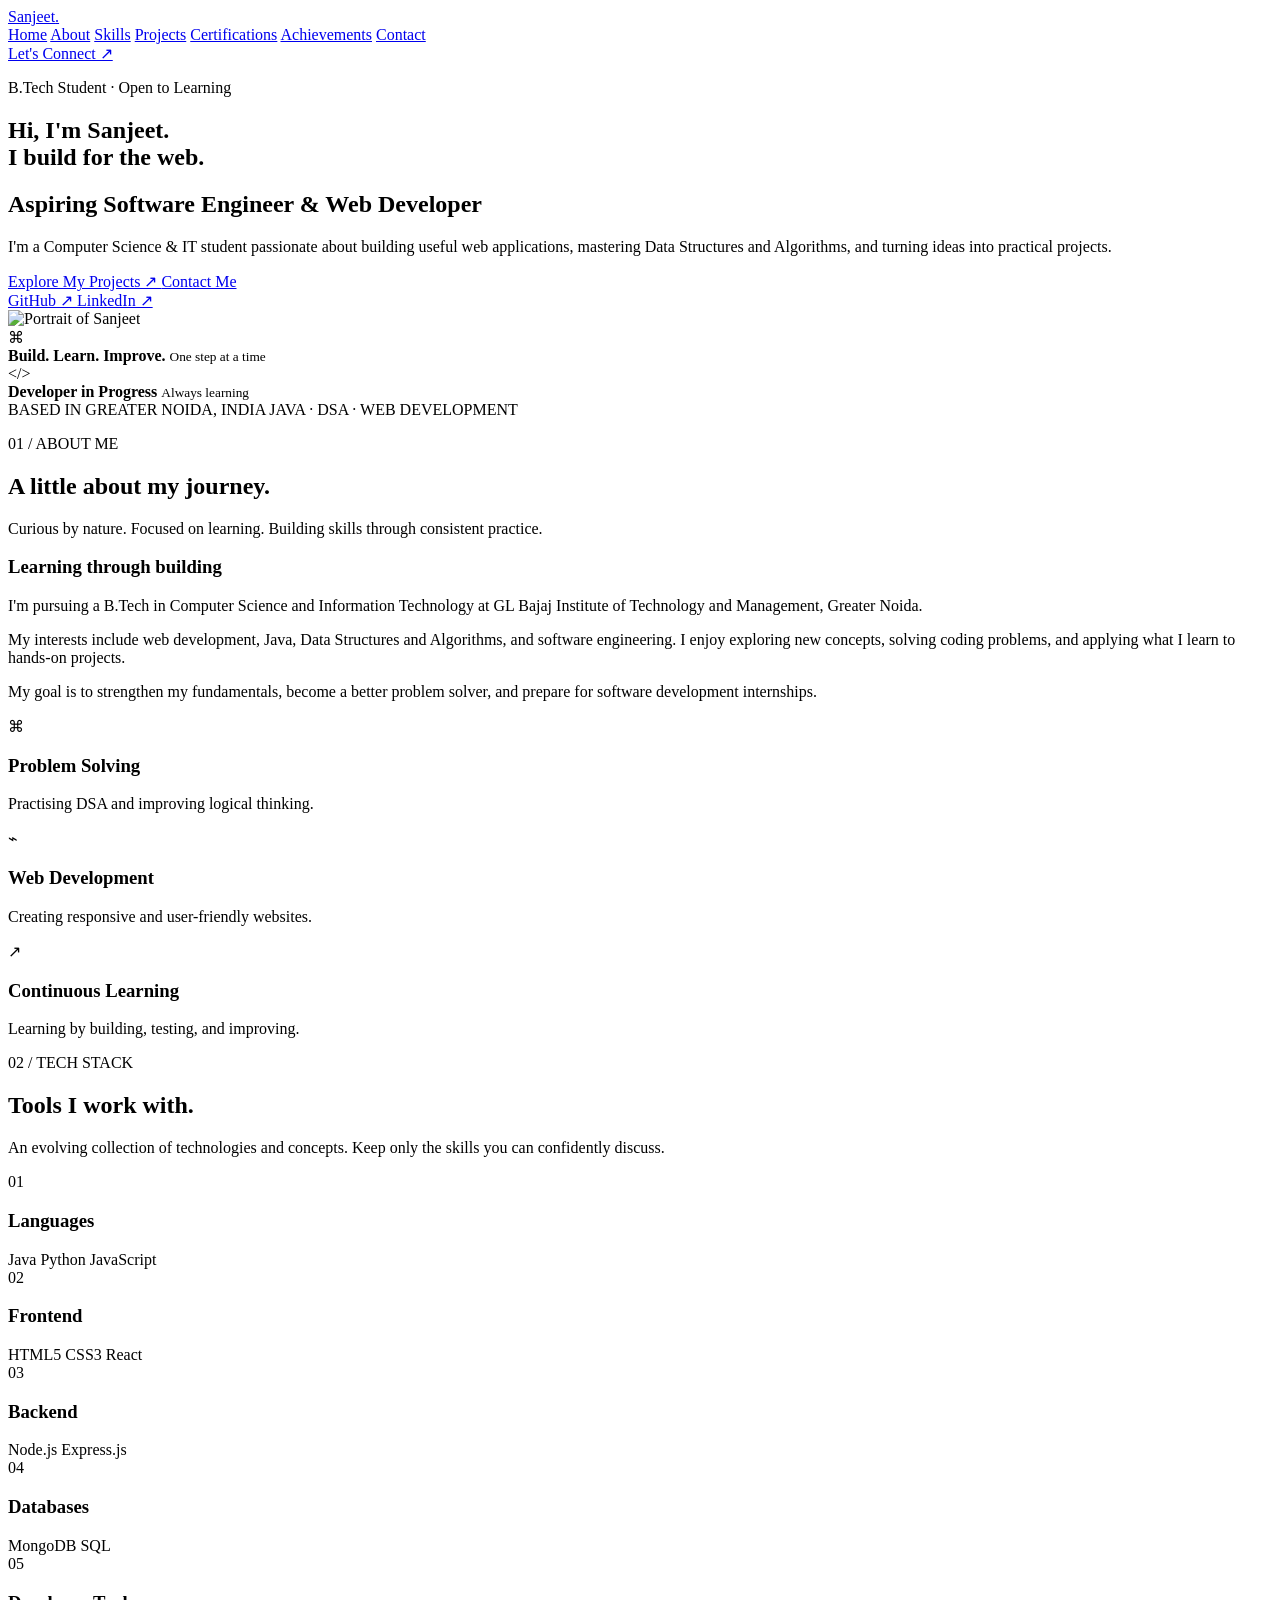
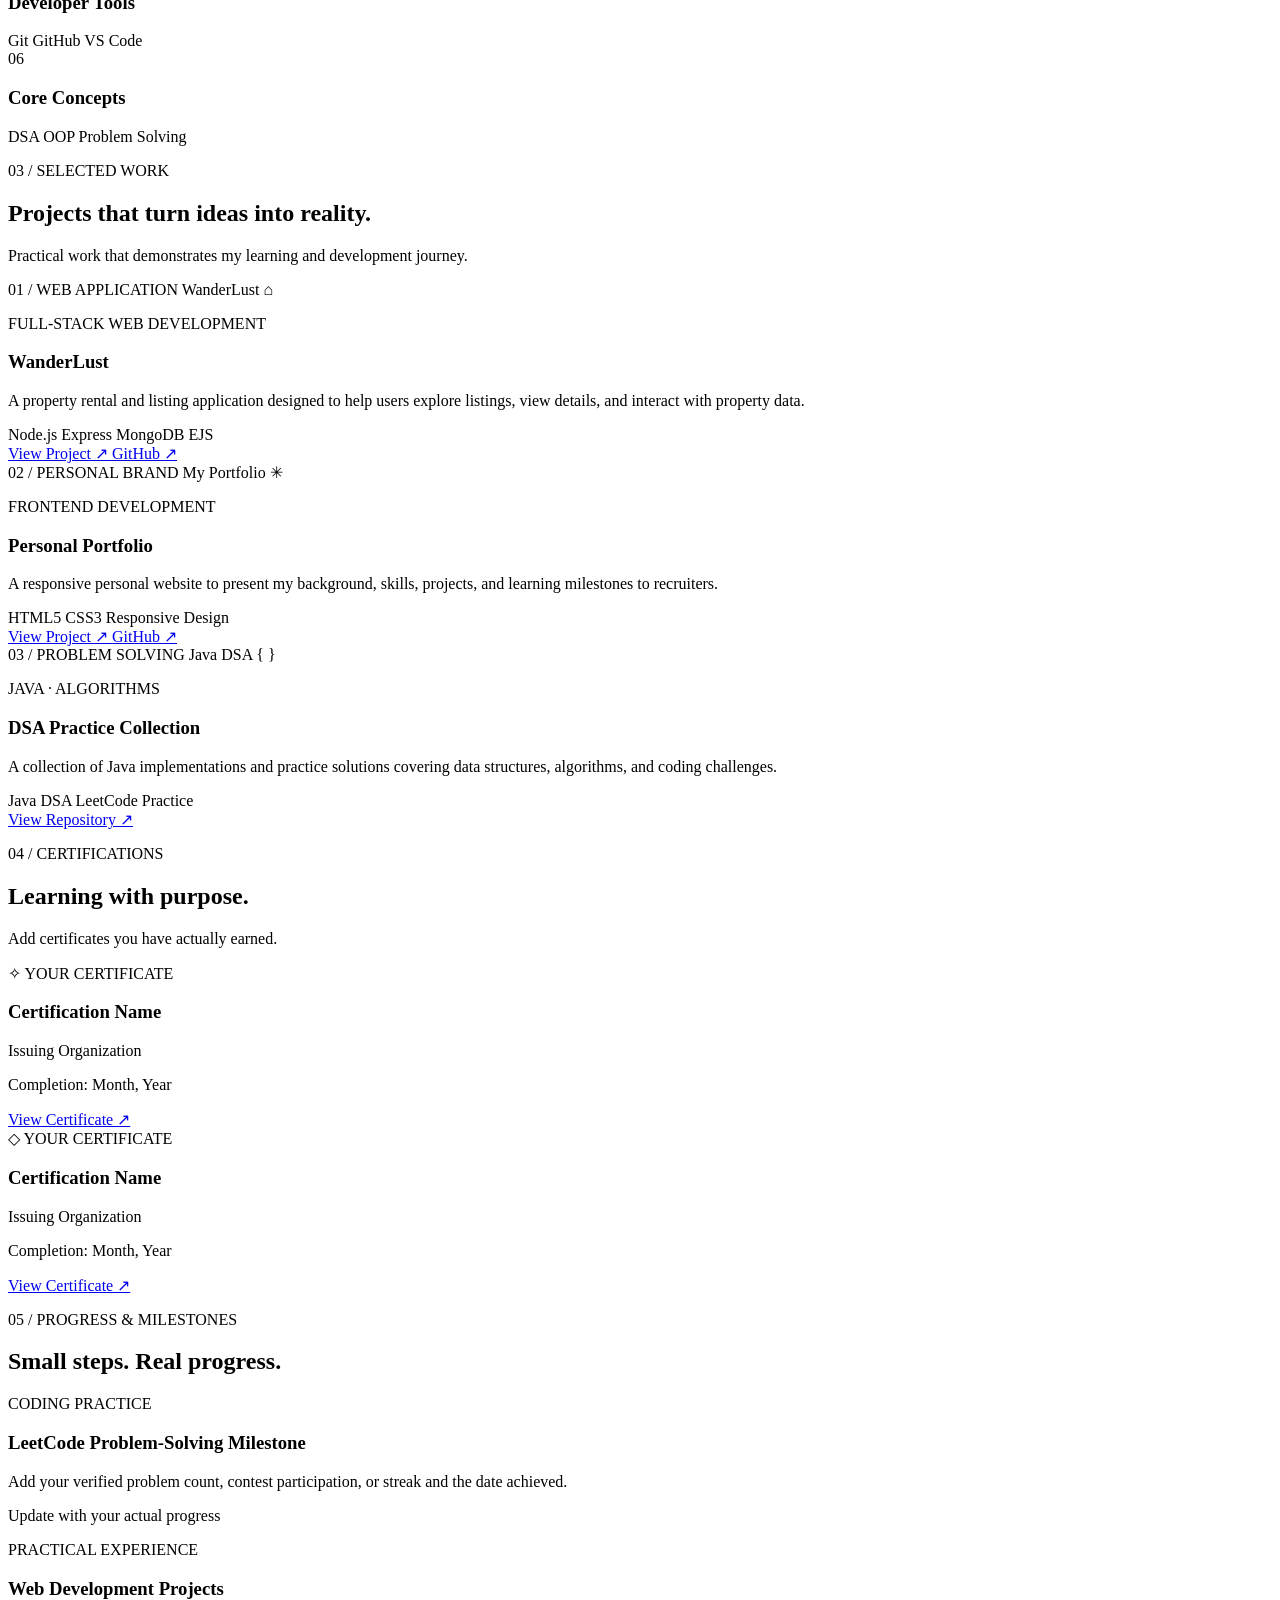
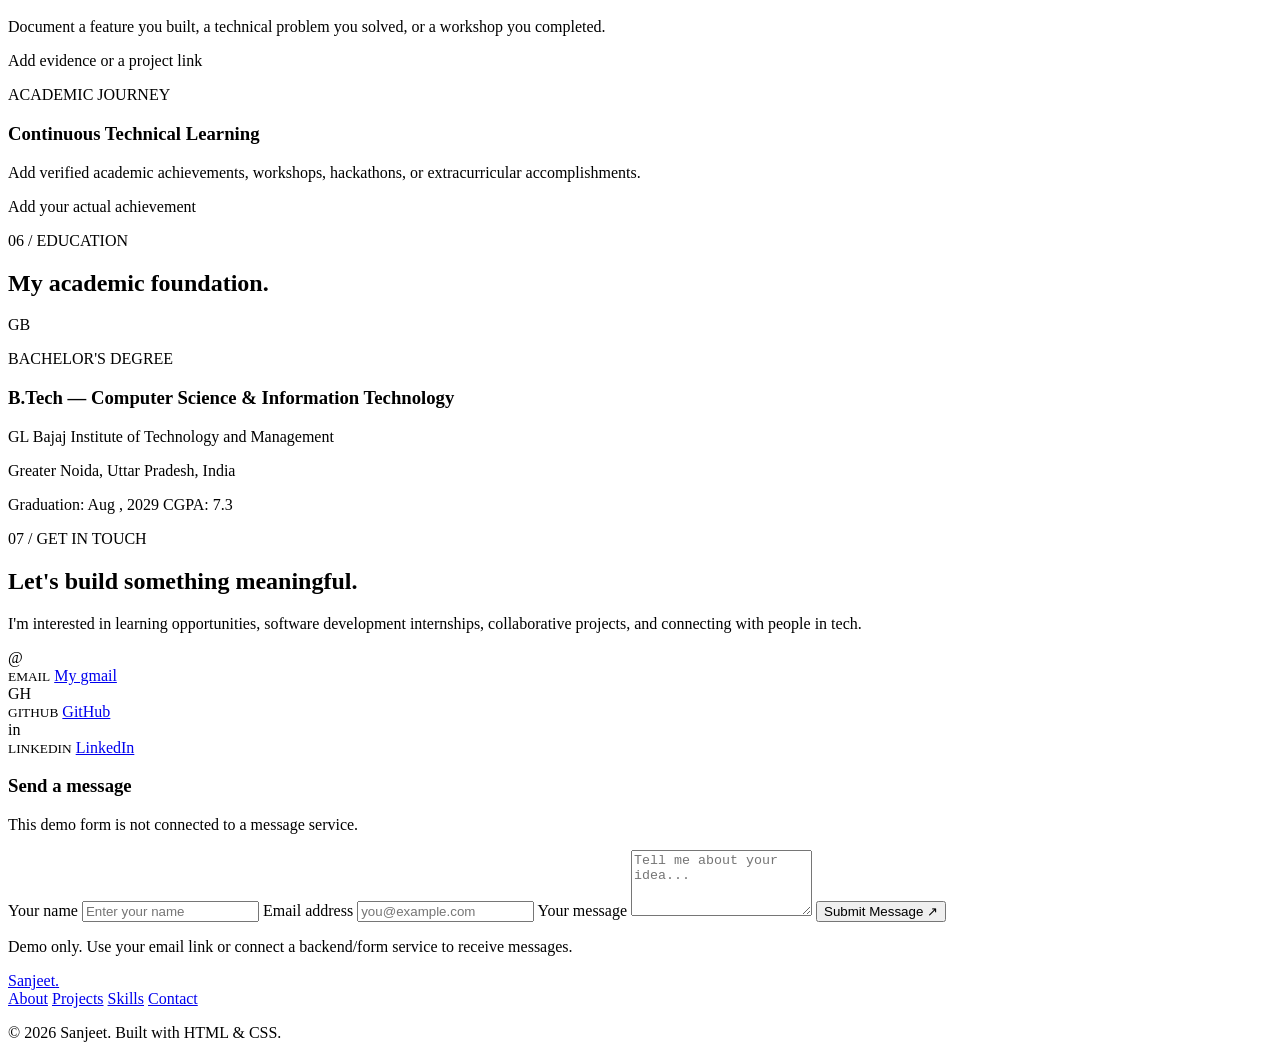
==== index10.html @ 01485b84 "Create index10.html" ====
<!DOCTYPE html>
<html lang="en">

    <head>
        <meta charset="UTF-8">
        <meta name="viewport" content="width=device-width, initial-scale=1.0">

        <meta name="description"
            content="Sanjeet's portfolio showcasing web development projects, technical skills, and coding journey.">

        <title>Sanjeet | Software Engineer Portfolio</title>

        <link rel="stylesheet" href="style10.css">
    </head>

    <body>

        <!-- Navigation -->
        <header class="header">
            <nav class="navbar container" aria-label="Main navigation">
                <a href="#home" class="logo">Sanjeet<span>.</span></a>

                <div class="nav-links">
                    <a href="#home">Home</a>
                    <a href="#about">About</a>
                    <a href="#skills">Skills</a>
                    <a href="#projects">Projects</a>
                    <a href="#certifications">Certifications</a>
                    <a href="#achievements">Achievements</a>
                    <a href="#contact">Contact</a>
                </div>

                <a href="#contact" class="nav-cta">Let's Connect ↗</a>
            </nav>
        </header>

        <main>
            <!-- Hero -->
            <section class="hero section" id="home">
                <div class="container hero-grid">

                    <div class="hero-content">
                        <p class="eyebrow">
                            <span class="status-dot"></span>
                            B.Tech Student · Open to Learning
                        </p>

                        <h1>
                            Hi, I'm <span class="gradient-text">Sanjeet.</span>
                            <br>
                            I build for the <span class="outline-text">web.</span>
                        </h1>

                        <h2 class="hero-subtitle">
                            Aspiring Software Engineer & Web Developer
                        </h2>

                        <p class="hero-description">
                            I'm a Computer Science & IT student passionate about
                            building useful web applications, mastering Data
                            Structures and Algorithms, and turning ideas into
                            practical projects.
                        </p>

                        <div class="hero-actions">
                            <a href="#projects" class="btn btn-primary">
                                Explore My Projects ↗
                            </a>
                            <a href="#contact" class="btn btn-secondary">
                                Contact Me
                            </a>
                        </div>

                        <!-- Replace # with your real profile URLs -->
                        <div class="social-links">
                            <a href="https://github.com/YOUR_USERNAME" target="_blank" rel="noopener noreferrer">
                                GitHub ↗
                            </a>
                            <a href="https://www.linkedin.com/in/YOUR_USERNAME/" target="_blank"
                                rel="noopener noreferrer">
                                LinkedIn ↗
                            </a>
                        </div>
                    </div>

                    <div class="hero-visual">
                        <div class="visual-glow"></div>

                        <div class="profile-frame">
                            <img src="images/profile.jpg" alt="Portrait of Sanjeet" class="profile-image">
                        </div>

                        <div class="floating-card card-top">
                            <span class="mini-icon">⌘</span>
                            <div>
                                <strong>Build. Learn. Improve.</strong>
                                <small>One step at a time</small>
                            </div>
                        </div>

                        <div class="floating-card card-bottom">
                            <span class="code-icon">&lt;/&gt;</span>
                            <div>
                                <strong>Developer in Progress</strong>
                                <small>Always learning</small>
                            </div>
                        </div>
                    </div>

                </div>

                <div class="hero-bottom container">
                    <span>BASED IN GREATER NOIDA, INDIA</span>
                    <span>JAVA · DSA · WEB DEVELOPMENT</span>
                </div>
            </section>

            <!-- About -->
            <section class="section" id="about">
                <div class="container">
                    <div class="section-heading">
                        <p class="eyebrow">01 / ABOUT ME</p>
                        <h2>A little about <span class="gradient-text">my journey.</span></h2>
                        <p class="section-description">
                            Curious by nature. Focused on learning. Building
                            skills through consistent practice.
                        </p>
                    </div>

                    <div class="about-grid">
                        <article class="glass-card about-card">
                            <h3>Learning through building</h3>
                            <p>
                                I'm pursuing a B.Tech in Computer Science and
                                Information Technology at GL Bajaj Institute of
                                Technology and Management, Greater Noida.
                            </p>
                            <p>
                                My interests include web development, Java,
                                Data Structures and Algorithms, and software
                                engineering. I enjoy exploring new concepts,
                                solving coding problems, and applying what I
                                learn to hands-on projects.
                            </p>
                            <p>
                                My goal is to strengthen my fundamentals,
                                become a better problem solver, and prepare
                                for software development internships.
                            </p>
                        </article>

                        <div class="about-highlights">
                            <article class="glass-card highlight-card">
                                <span class="highlight-icon">⌘</span>
                                <h3>Problem Solving</h3>
                                <p>Practising DSA and improving logical thinking.</p>
                            </article>

                            <article class="glass-card highlight-card">
                                <span class="highlight-icon">⌁</span>
                                <h3>Web Development</h3>
                                <p>Creating responsive and user-friendly websites.</p>
                            </article>

                            <article class="glass-card highlight-card">
                                <span class="highlight-icon">↗</span>
                                <h3>Continuous Learning</h3>
                                <p>Learning by building, testing, and improving.</p>
                            </article>
                        </div>
                    </div>
                </div>
            </section>

            <!-- Skills -->
            <section class="section section-alt" id="skills">
                <div class="container">
                    <div class="section-heading">
                        <p class="eyebrow">02 / TECH STACK</p>
                        <h2>Tools I <span class="gradient-text">work with.</span></h2>
                        <p class="section-description">
                            An evolving collection of technologies and concepts.
                            Keep only the skills you can confidently discuss.
                        </p>
                    </div>

                    <div class="skills-grid">
                        <article class="glass-card skill-card">
                            <span class="skill-number">01</span>
                            <h3>Languages</h3>
                            <div class="tags">
                                <span>Java</span>
                                <span>Python</span>
                                <span>JavaScript</span>
                            </div>
                        </article>

                        <article class="glass-card skill-card">
                            <span class="skill-number">02</span>
                            <h3>Frontend</h3>
                            <div class="tags">
                                <span>HTML5</span>
                                <span>CSS3</span>
                                <span>React</span>
                            </div>
                        </article>

                        <article class="glass-card skill-card">
                            <span class="skill-number">03</span>
                            <h3>Backend</h3>
                            <div class="tags">
                                <span>Node.js</span>
                                <span>Express.js</span>
                            </div>
                        </article>

                        <article class="glass-card skill-card">
                            <span class="skill-number">04</span>
                            <h3>Databases</h3>
                            <div class="tags">
                                <span>MongoDB</span>
                                <span>SQL</span>
                            </div>
                        </article>

                        <article class="glass-card skill-card">
                            <span class="skill-number">05</span>
                            <h3>Developer Tools</h3>
                            <div class="tags">
                                <span>Git</span>
                                <span>GitHub</span>
                                <span>VS Code</span>
                            </div>
                        </article>

                        <article class="glass-card skill-card">
                            <span class="skill-number">06</span>
                            <h3>Core Concepts</h3>
                            <div class="tags">
                                <span>DSA</span>
                                <span>OOP</span>
                                <span>Problem Solving</span>
                            </div>
                        </article>
                    </div>
                </div>
            </section>

            <!-- Projects -->
            <section class="section" id="projects">
                <div class="container">
                    <div class="section-heading">
                        <p class="eyebrow">03 / SELECTED WORK</p>
                        <h2>Projects that turn ideas <span class="gradient-text">into reality.</span></h2>
                        <p class="section-description">
                            Practical work that demonstrates my learning and
                            development journey.
                        </p>
                    </div>

                    <div class="projects-grid">

                        <article class="glass-card project-card">
                            <div class="project-visual project-one">
                                <!-- Replace with a real project screenshot -->
                                <div class="project-placeholder">
                                    <span class="preview-label">01 / WEB APPLICATION</span>
                                    <span class="preview-title">WanderLust</span>
                                    <span class="preview-symbol">⌂</span>
                                </div>
                            </div>

                            <div class="project-content">
                                <p class="project-type">FULL-STACK WEB DEVELOPMENT</p>
                                <h3>WanderLust</h3>
                                <p>
                                    A property rental and listing application
                                    designed to help users explore listings,
                                    view details, and interact with property data.
                                </p>
                                <div class="tags">
                                    <span>Node.js</span>
                                    <span>Express</span>
                                    <span>MongoDB</span>
                                    <span>EJS</span>
                                </div>
                                <div class="project-links">
                                    <!-- Replace # with verified URLs -->
                                    <a href="https://sanjeetp.vercel.app/listings" target="_blank"
                                        rel="noopener noreferrer">
                                        View Project ↗
                                    </a>
                                    <a href="https://github.com/sanjeetp610-netizen/sanjeet" target="_blank"
                                        rel="noopener noreferrer">
                                        GitHub ↗
                                    </a>
                                </div>
                            </div>
                        </article>

                        <article class="glass-card project-card">
                            <div class="project-visual project-two">
                                <div class="project-placeholder">
                                    <span class="preview-label">02 / PERSONAL BRAND</span>
                                    <span class="preview-title">My Portfolio</span>
                                    <span class="preview-symbol">✳</span>
                                </div>
                            </div>

                            <div class="project-content">
                                <p class="project-type">FRONTEND DEVELOPMENT</p>
                                <h3>Personal Portfolio</h3>
                                <p>
                                    A responsive personal website to present
                                    my background, skills, projects, and
                                    learning milestones to recruiters.
                                </p>
                                <div class="tags">
                                    <span>HTML5</span>
                                    <span>CSS3</span>
                                    <span>Responsive Design</span>
                                </div>
                                <div class="project-links">
                                    <a href="YOUR_PORTFOLIO_URL" target="_blank" rel="noopener noreferrer">
                                        View Project ↗
                                    </a>
                                    <a href="https://github.com/sanjeetp610-netizen/Portfolio-Page" target="_blank"
                                        rel="noopener noreferrer">
                                        GitHub ↗
                                    </a>
                                </div>
                            </div>
                        </article>

                        <article class="glass-card project-card">
                            <div class="project-visual project-three">
                                <div class="project-placeholder">
                                    <span class="preview-label">03 / PROBLEM SOLVING</span>
                                    <span class="preview-title">Java DSA</span>
                                    <span class="preview-symbol">{ }</span>
                                </div>
                            </div>

                            <div class="project-content">
                                <p class="project-type">JAVA · ALGORITHMS</p>
                                <h3>DSA Practice Collection</h3>
                                <p>
                                    A collection of Java implementations and
                                    practice solutions covering data structures,
                                    algorithms, and coding challenges.
                                </p>
                                <div class="tags">
                                    <span>Java</span>
                                    <span>DSA</span>
                                    <span>LeetCode Practice</span>
                                </div>
                                <div class="project-links">
                                    <a href="https://leetcode.com/u/sanjeetprajapati/" target="_blank"
                                        rel="noopener noreferrer">
                                        View Repository ↗
                                    </a>
                                </div>
                            </div>
                        </article>

                    </div>
                </div>
            </section>

            <!-- Certifications -->
            <section class="section section-alt" id="certifications">
                <div class="container">
                    <div class="section-heading">
                        <p class="eyebrow">04 / CERTIFICATIONS</p>
                        <h2>Learning with <span class="gradient-text">purpose.</span></h2>
                        <p class="section-description">
                            Add certificates you have actually earned.
                        </p>
                    </div>

                    <div class="cert-grid">
                        <article class="glass-card cert-card">
                            <div class="cert-preview">
                                <span class="cert-icon">✧</span>
                                <span>YOUR CERTIFICATE</span>
                            </div>
                            <div class="cert-content">
                                <h3>Certification Name</h3>
                                <p>Issuing Organization</p>
                                <p class="muted">Completion: Month, Year</p>
                                <a class="text-link"
                                    href="https://www.coursera.org/account/accomplishments/verify/DYNS91P6EO9Z">
                                    View Certificate ↗
                                </a>
                            </div>
                        </article>

                        <article class="glass-card cert-card">
                            <div class="cert-preview">
                                <span class="cert-icon">◇</span>
                                <span>YOUR CERTIFICATE</span>
                            </div>
                            <div class="cert-content">
                                <h3>Certification Name</h3>
                                <p>Issuing Organization</p>
                                <p class="muted">Completion: Month, Year</p>
                                <a class="text-link"
                                    href="https://www.coursera.org/account/accomplishments/verify/4ZHMKI1JW1CU">
                                    View Certificate ↗
                                </a>
                            </div>
                        </article>
                    </div>
                </div>
            </section>

            <!-- Achievements -->
            <section class="section" id="achievements">
                <div class="container">
                    <div class="section-heading">
                        <p class="eyebrow">05 / PROGRESS & MILESTONES</p>
                        <h2>Small steps. <span class="gradient-text">Real progress.</span></h2>
                    </div>

                    <div class="timeline">
                        <article class="timeline-item">
                            <span class="timeline-dot"></span>
                            <div class="glass-card timeline-card">
                                <p class="project-type">CODING PRACTICE</p>
                                <h3>LeetCode Problem-Solving Milestone</h3>
                                <p>
                                    Add your verified problem count, contest
                                    participation, or streak and the date achieved.
                                </p>
                                <span class="muted">Update with your actual progress</span>
                            </div>
                        </article>

                        <article class="timeline-item">
                            <span class="timeline-dot"></span>
                            <div class="glass-card timeline-card">
                                <p class="project-type">PRACTICAL EXPERIENCE</p>
                                <h3>Web Development Projects</h3>
                                <p>
                                    Document a feature you built, a technical
                                    problem you solved, or a workshop you completed.
                                </p>
                                <span class="muted">Add evidence or a project link</span>
                            </div>
                        </article>

                        <article class="timeline-item">
                            <span class="timeline-dot"></span>
                            <div class="glass-card timeline-card">
                                <p class="project-type">ACADEMIC JOURNEY</p>
                                <h3>Continuous Technical Learning</h3>
                                <p>
                                    Add verified academic achievements, workshops,
                                    hackathons, or extracurricular accomplishments.
                                </p>
                                <span class="muted">Add your actual achievement</span>
                            </div>
                        </article>
                    </div>
                </div>
            </section>

            <!-- Education -->
            <section class="section section-alt" id="education">
                <div class="container">
                    <div class="section-heading">
                        <p class="eyebrow">06 / EDUCATION</p>
                        <h2>My academic <span class="gradient-text">foundation.</span></h2>
                    </div>

                    <article class="glass-card education-card">
                        <div class="education-mark">GB</div>
                        <div>
                            <p class="project-type">BACHELOR'S DEGREE</p>
                            <h3>B.Tech — Computer Science & Information Technology</h3>
                            <p class="education-college">
                                GL Bajaj Institute of Technology and Management
                            </p>
                            <p class="muted">Greater Noida, Uttar Pradesh, India</p>
                            <div class="education-meta">
                                <span>Graduation: Aug , 2029 </span>
                                <span>CGPA: 7.3 </span>
                            </div>
                        </div>
                    </article>
                </div>
            </section>

            <!-- Contact -->
            <section class="section" id="contact">
                <div class="container">
                    <div class="contact-grid">
                        <div class="contact-content">
                            <p class="eyebrow">07 / GET IN TOUCH</p>
                            <h2>Let's build something <span class="gradient-text">meaningful.</span></h2>
                            <p>
                                I'm interested in learning opportunities,
                                software development internships, collaborative
                                projects, and connecting with people in tech.
                            </p>

                            <!-- Replace these with your real details -->
                            <div class="contact-detail">
                                <span class="detail-icon">@</span>
                                <div>
                                    <small>EMAIL</small>
                                    <a href="Sanjeetp610@gmail.com">
                                        My gmail
                                    </a>
                                </div>
                            </div>

                            <div class="contact-detail">
                                <span class="detail-icon">GH</span>
                                <div>
                                    <small>GITHUB</small>
                                    <a href="https://github.com/dashboard">
                                        GitHub
                                    </a>
                                </div>
                            </div>

                            <div class="contact-detail">
                                <span class="detail-icon">in</span>
                                <div>
                                    <small>LINKEDIN</small>
                                    <a href="https://www.linkedin.com/in/sanjeet-prajapati-bab896276/">
                                        LinkedIn
                                    </a>
                                </div>
                            </div>
                        </div>

                        <!-- Visual form only: HTML/CSS do not send messages -->
                        <form class="glass-card contact-form" action="#contact" method="get">
                            <h3>Send a message</h3>
                            <p class="muted">
                                This demo form is not connected to a message service.
                            </p>

                            <label for="name">Your name</label>
                            <input type="text" id="name" name="name" placeholder="Enter your name" required>

                            <label for="email">Email address</label>
                            <input type="email" id="email" name="email" placeholder="you@example.com" required>

                            <label for="message">Your message</label>
                            <textarea id="message" name="message" rows="4" placeholder="Tell me about your idea..."
                                required></textarea>

                            <button class="btn btn-primary form-button" type="submit">
                                Submit Message ↗
                            </button>

                            <p class="form-note">
                                Demo only. Use your email link or connect a
                                backend/form service to receive messages.
                            </p>
                        </form>
                    </div>
                </div>
            </section>
        </main>

        <!-- Footer -->
        <footer class="footer">
            <div class="container footer-inner">
                <a href="#home" class="logo">Sanjeet<span>.</span></a>

                <div class="footer-links">
                    <a href="#about">About</a>
                    <a href="#projects">Projects</a>
                    <a href="#skills">Skills</a>
                    <a href="#contact">Contact</a>
                </div>

                <p>© 2026 Sanjeet. Built with HTML & CSS.</p>
            </div>
        </footer>

    </body>

</html>
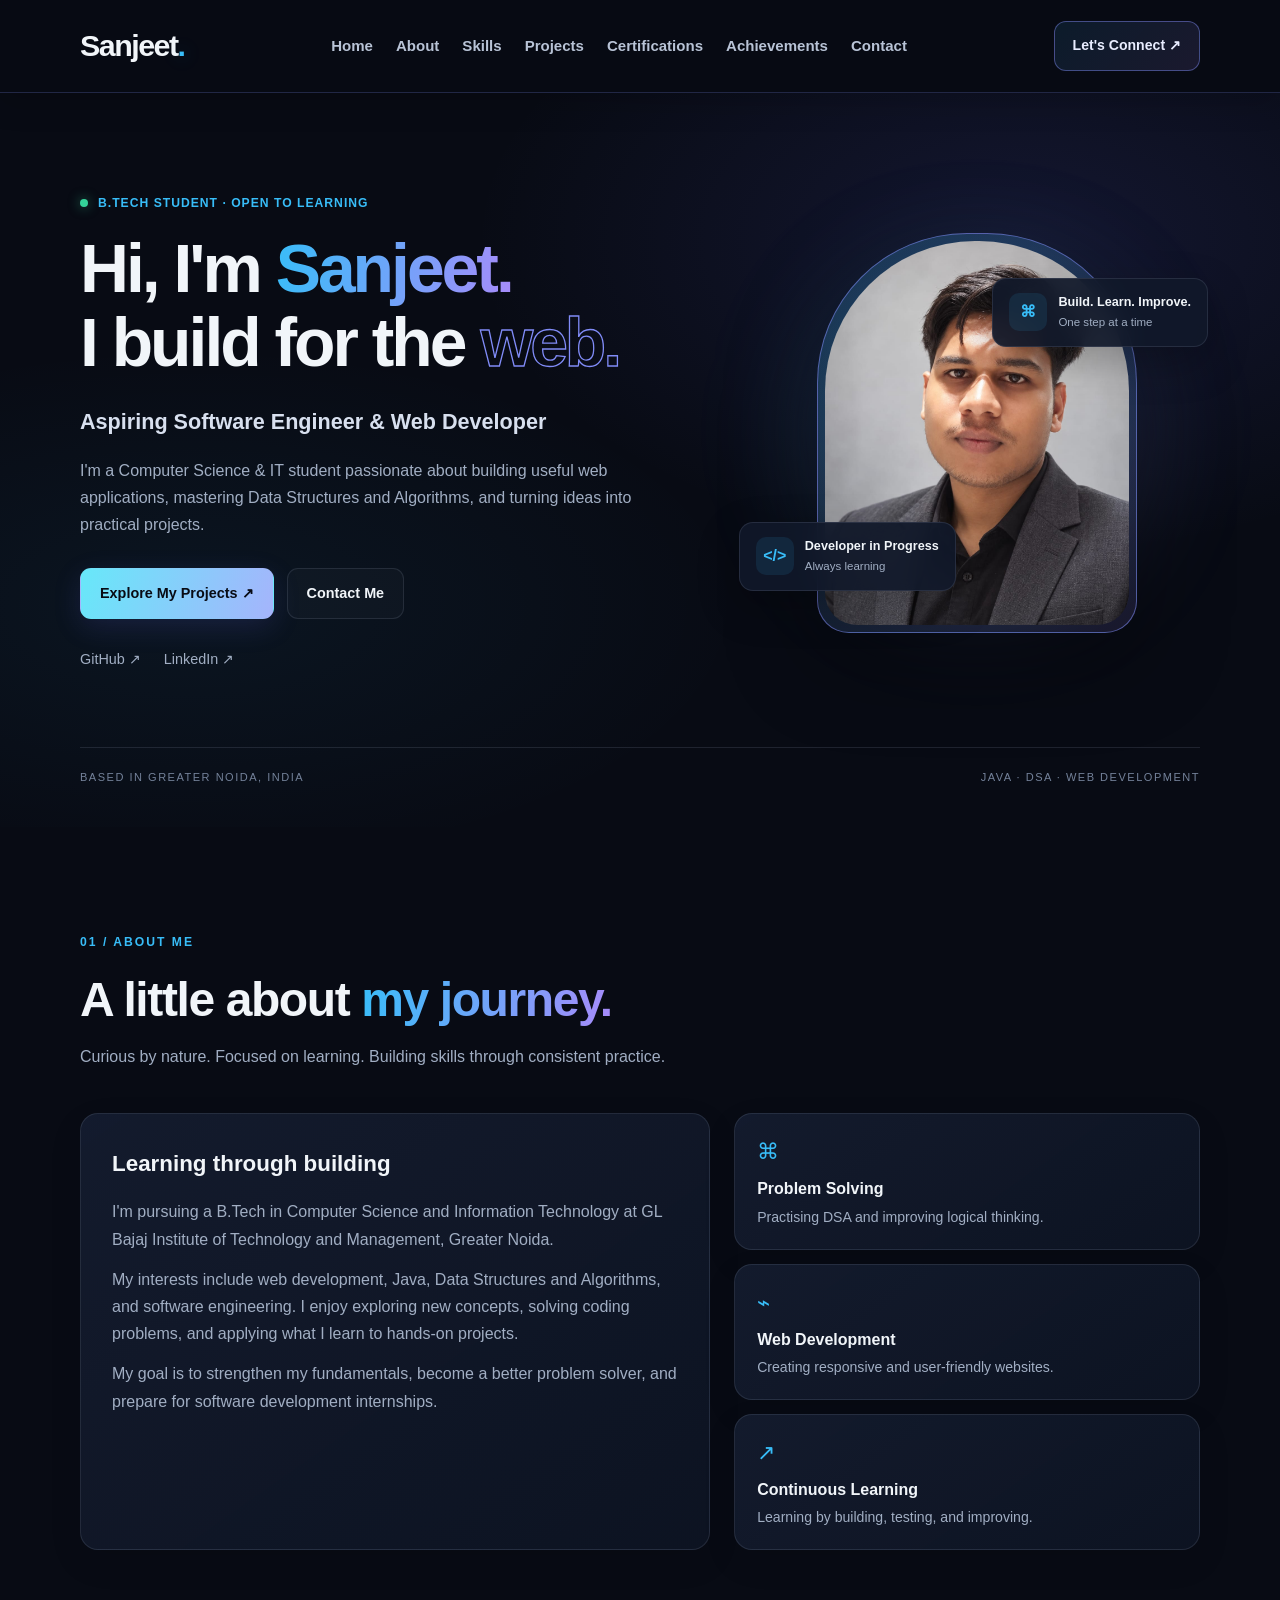
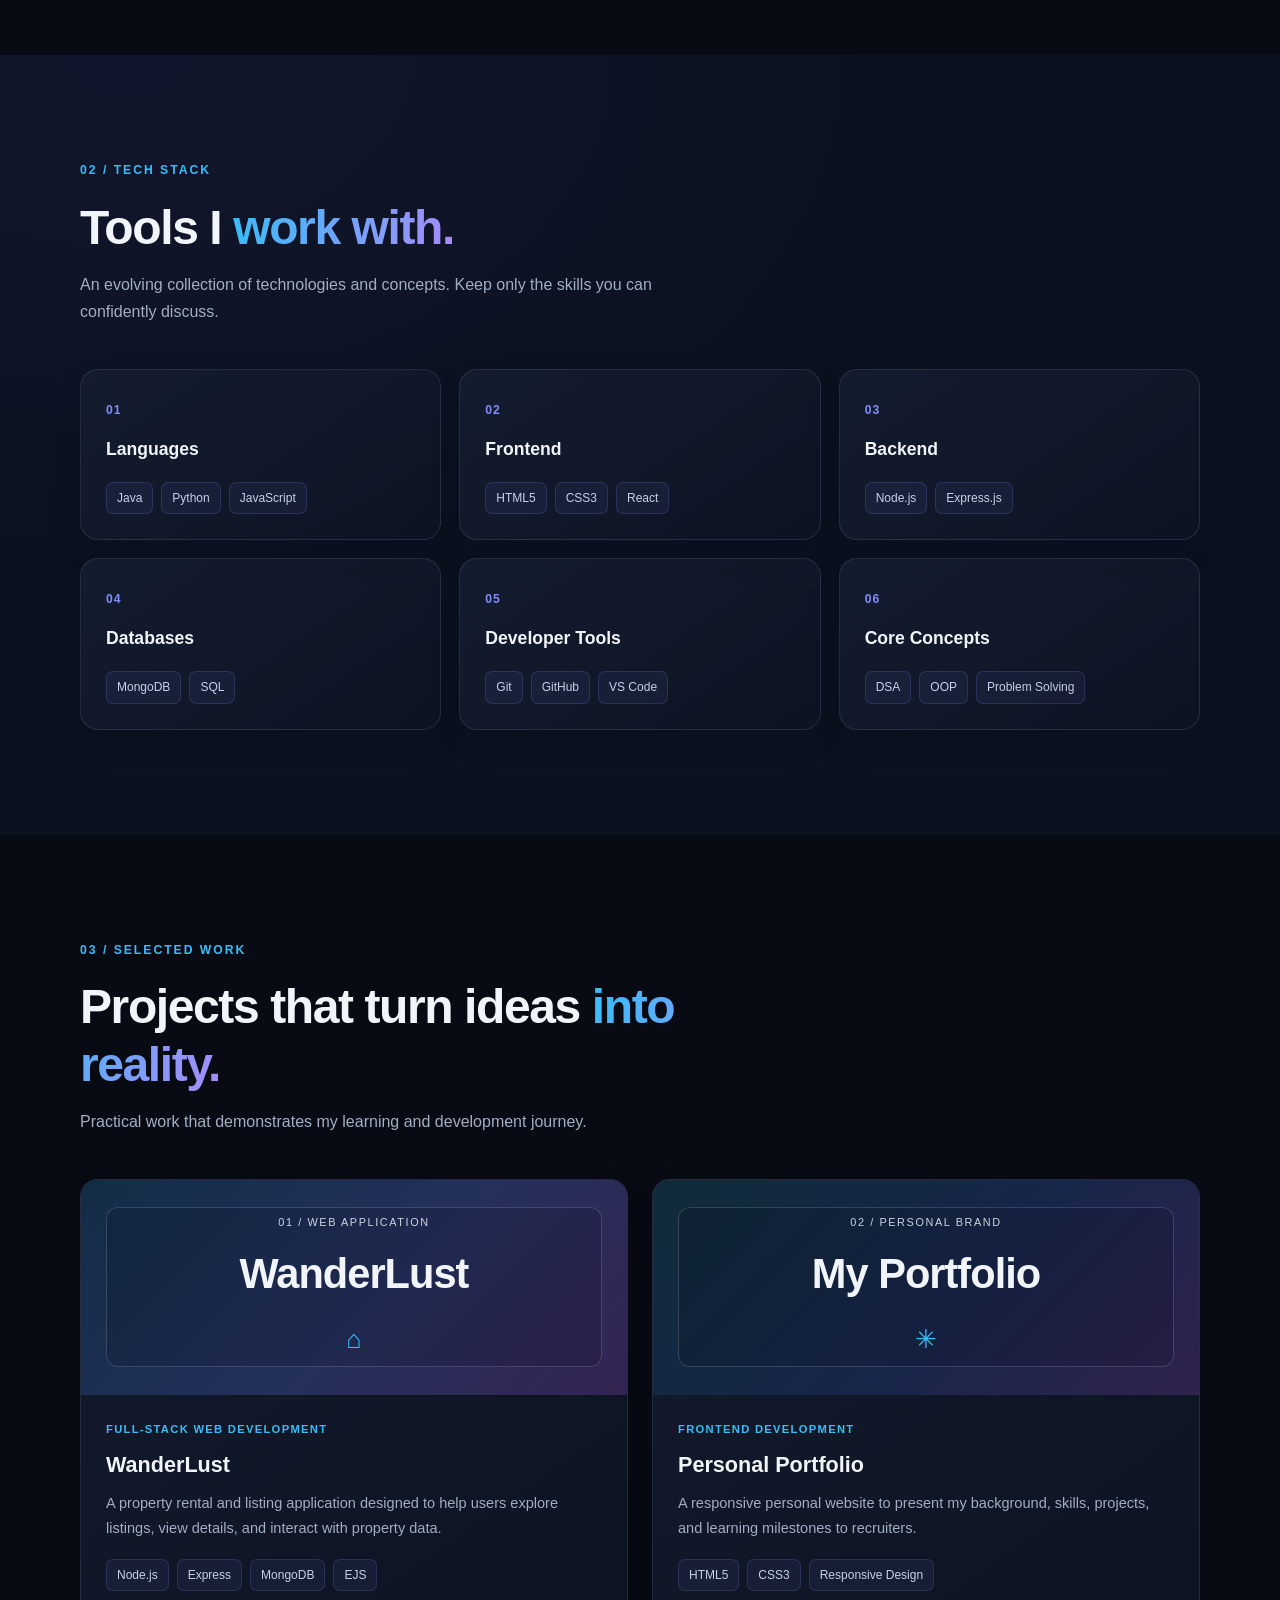
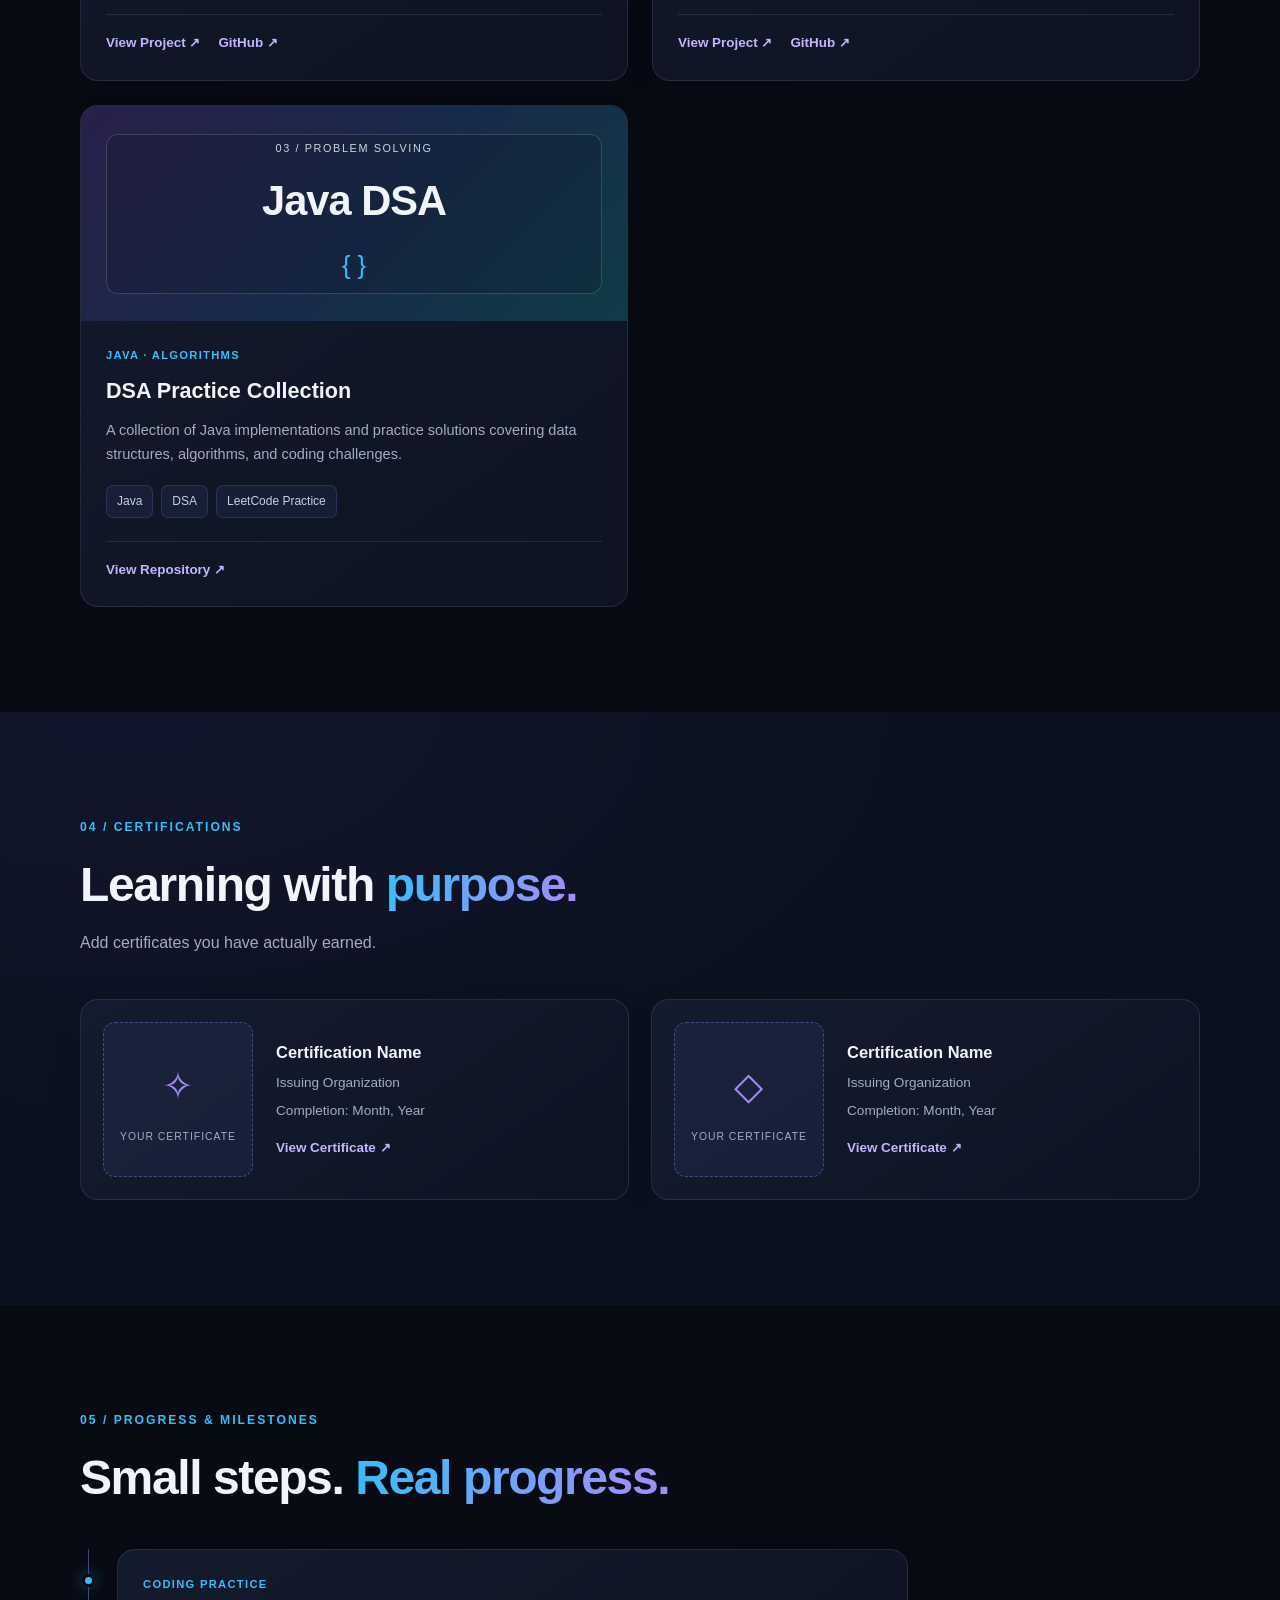
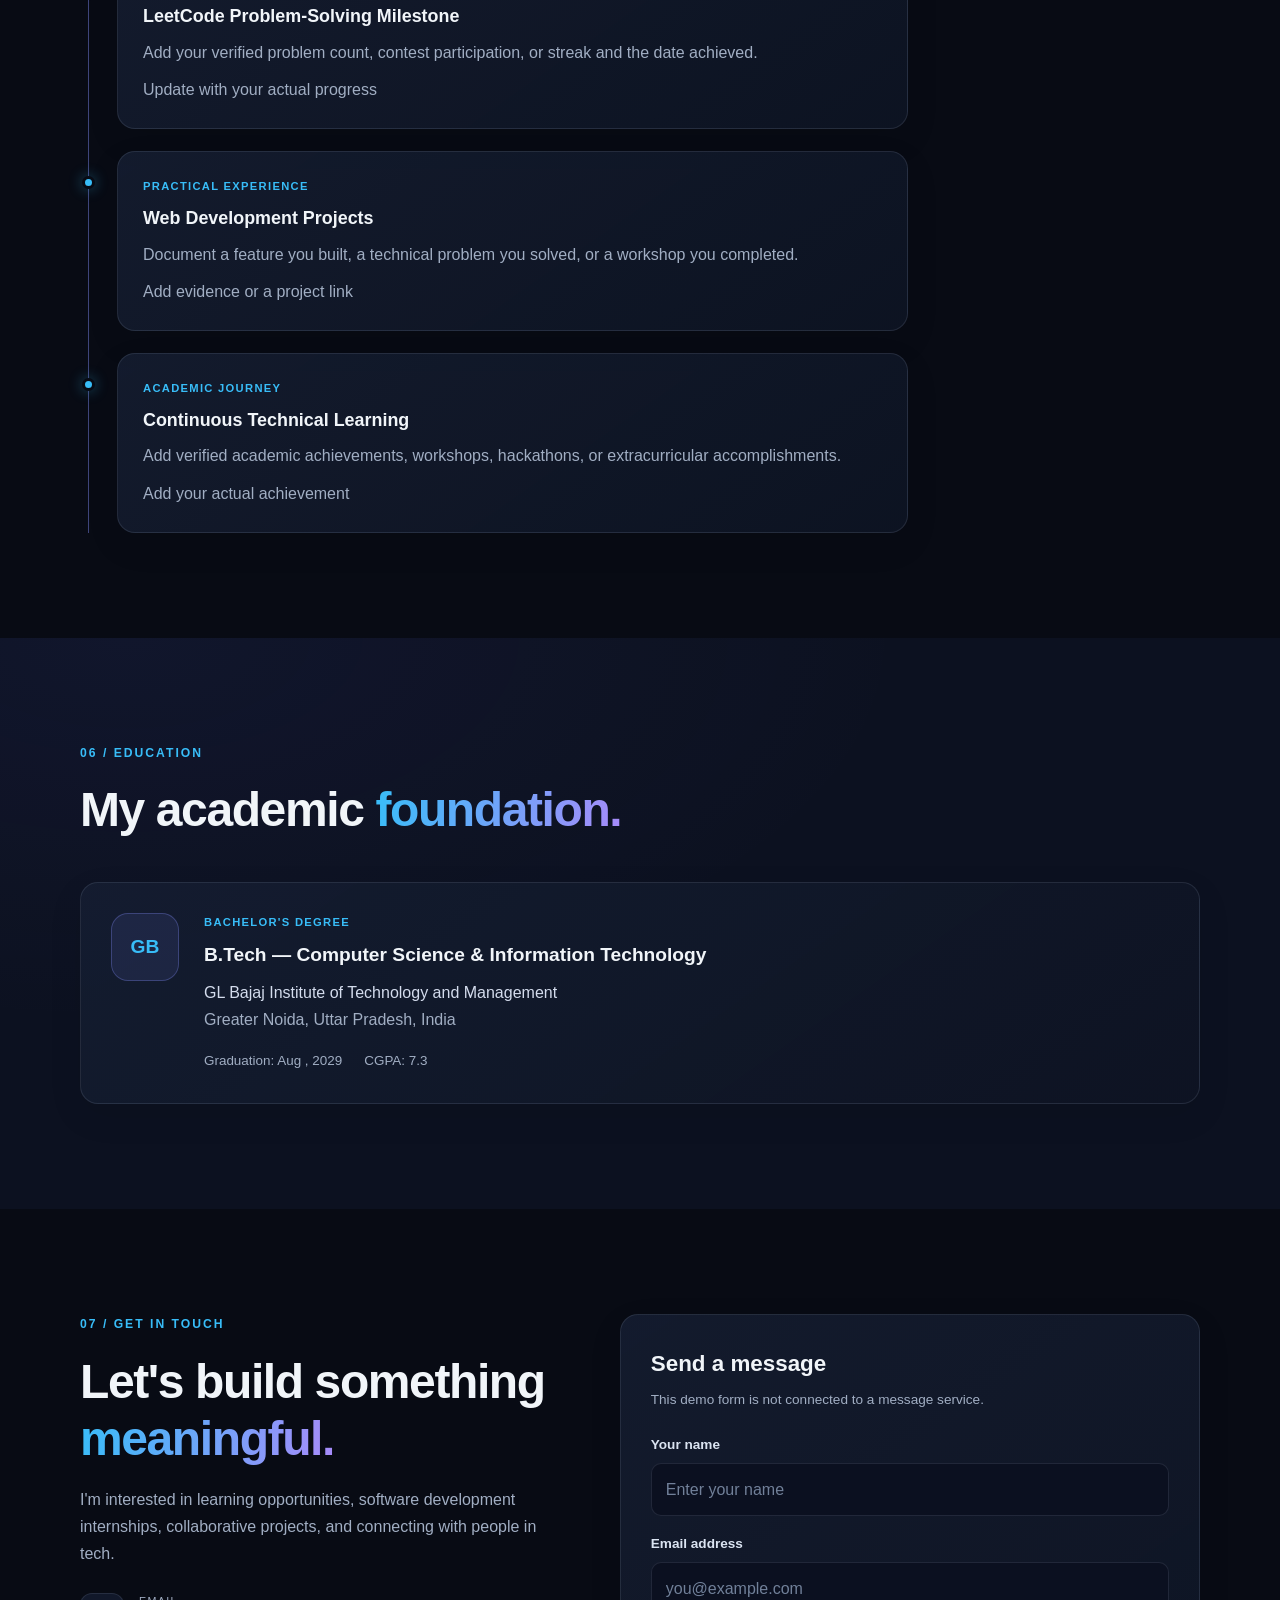
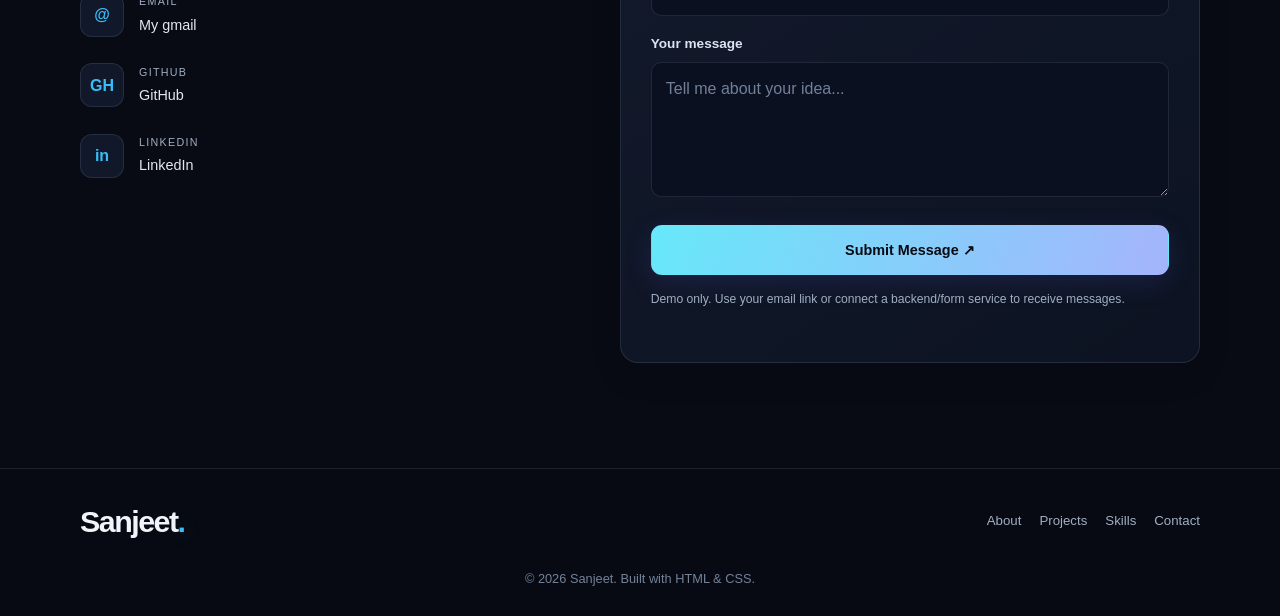
==== commit 808ee552: "Update index10.html" ====
--- a/index10.html
+++ b/index10.html
@@ -87,7 +87,7 @@
                         <div class="visual-glow"></div>
 
                         <div class="profile-frame">
-                            <img src="images/profile.jpg" alt="Portrait of Sanjeet" class="profile-image">
+                           <img src="profile.jpeg" alt="Portrait of Sanjeet" class="profile-image">
                         </div>
 
                         <div class="floating-card card-top">
--- a/style10.css
+++ b/style10.css
@@ -0,0 +1,1314 @@
+/* =========================================
+   SANJEET PORTFOLIO
+   Theme: Midnight Navy + Electric Violet
+   ========================================= */
+
+/* 1. Variables and Reset */
+:root {
+    --bg: #080b14;
+    --bg-alt: #0c1120;
+    --surface: #11182a;
+    --surface-light: #151e32;
+    --border: rgba(148, 163, 184, 0.16);
+
+    --text: #f1f5f9;
+    --muted: #a1aec3;
+    --accent: #818cf8;
+    --accent-blue: #38bdf8;
+    --accent-purple: #a78bfa;
+
+    --radius: 18px;
+    --container: 1120px;
+    --transition: 0.25s ease;
+}
+
+* {
+    margin: 0;
+    padding: 0;
+    box-sizing: border-box;
+}
+
+html {
+    scroll-behavior: smooth;
+    scroll-padding-top: 100px;
+}
+
+body {
+    font-family: Inter, "Segoe UI", Arial, sans-serif;
+    background: var(--bg);
+    color: var(--text);
+    line-height: 1.7;
+    overflow-wrap: anywhere;
+}
+
+body::selection {
+    background: var(--accent);
+    color: white;
+}
+
+img {
+    display: block;
+    max-width: 100%;
+}
+
+a {
+    color: inherit;
+    text-decoration: none;
+}
+
+button,
+input,
+textarea {
+    font: inherit;
+}
+
+button,
+a {
+    -webkit-tap-highlight-color: transparent;
+}
+
+a:focus-visible,
+button:focus-visible,
+input:focus-visible,
+textarea:focus-visible {
+    outline: 3px solid var(--accent-blue);
+    outline-offset: 4px;
+}
+
+.container {
+    width: min(var(--container), calc(100% - 48px));
+    margin-inline: auto;
+}
+
+.section {
+    padding: 105px 0;
+    scroll-margin-top: 80px;
+}
+
+.section-alt {
+    background:
+        radial-gradient(ellipse at 10% 0%,
+            rgba(99, 102, 241, 0.06),
+            transparent 48%),
+        var(--bg-alt);
+}
+
+/* 2. Enhanced Header and Navigation */
+
+.header {
+    position: sticky;
+    top: 0;
+    z-index: 100;
+    background: rgba(8, 11, 20, 0.94);
+    backdrop-filter: blur(22px);
+    -webkit-backdrop-filter: blur(22px);
+    border-bottom: 1px solid rgba(129, 140, 248, 0.22);
+    box-shadow: 0 8px 30px rgba(0, 0, 0, 0.18);
+}
+
+.navbar {
+    min-height: 92px;
+    display: flex;
+    align-items: center;
+    justify-content: space-between;
+    gap: 28px;
+}
+
+/* Bigger Logo */
+.logo {
+    font-size: 1.9rem;
+    font-weight: 850;
+    letter-spacing: -1.5px;
+    white-space: nowrap;
+    transition: transform 0.25s ease;
+}
+
+.logo:hover {
+    transform: translateY(-2px);
+}
+
+.logo span {
+    color: var(--accent-blue);
+    text-shadow: 0 0 18px rgba(56, 189, 248, 0.45);
+}
+
+/* Navigation Links */
+.nav-links {
+    display: flex;
+    align-items: center;
+    justify-content: center;
+    flex-wrap: wrap;
+    gap: 23px;
+}
+
+.nav-links a {
+    position: relative;
+    color: #b8c3d6;
+    font-size: 0.94rem;
+    font-weight: 550;
+    padding: 10px 0;
+    transition: color 0.25s ease;
+}
+
+/* Animated underline */
+.nav-links a::after {
+    content: "";
+    position: absolute;
+    left: 0;
+    bottom: 3px;
+    width: 0;
+    height: 2px;
+    border-radius: 5px;
+    background: linear-gradient(90deg,
+            var(--accent-blue),
+            var(--accent-purple));
+    transition: width 0.25s ease;
+}
+
+.nav-links a:hover {
+    color: #ffffff;
+}
+
+.nav-links a:hover::after {
+    width: 100%;
+}
+
+/* Premium Contact Button */
+.nav-cta {
+    display: inline-flex;
+    align-items: center;
+    justify-content: center;
+    padding: 12px 18px;
+    border: 1px solid rgba(129, 140, 248, 0.45);
+    border-radius: 12px;
+    background: linear-gradient(135deg,
+            rgba(56, 189, 248, 0.10),
+            rgba(167, 139, 250, 0.12));
+    color: #e9edff;
+    font-size: 0.88rem;
+    font-weight: 650;
+    white-space: nowrap;
+    transition: all 0.25s ease;
+}
+
+.nav-cta:hover {
+    transform: translateY(-2px);
+    border-color: var(--accent-blue);
+    background: linear-gradient(135deg,
+            rgba(56, 189, 248, 0.20),
+            rgba(167, 139, 250, 0.20));
+    box-shadow: 0 5px 22px rgba(99, 102, 241, 0.18);
+}
+
+/* Footer links remain unchanged */
+.footer-links a {
+    color: var(--muted);
+    font-size: 0.83rem;
+    transition: color 0.25s ease;
+}
+
+.footer-links a:hover {
+    color: var(--accent-blue);
+}
+
+/* Responsive Header */
+@media (max-width: 1000px) {
+    .navbar {
+        min-height: 82px;
+        gap: 18px;
+    }
+
+    .nav-links {
+        gap: 12px 18px;
+    }
+}
+
+@media (max-width: 650px) {
+    .navbar {
+        min-height: 70px;
+        padding-top: 12px;
+        padding-bottom: 12px;
+        gap: 12px;
+    }
+
+    .logo {
+        font-size: 1.65rem;
+    }
+
+    .nav-links {
+        order: 3;
+        width: 100%;
+        justify-content: flex-start;
+        gap: 8px 18px;
+        padding-top: 10px;
+        border-top: 1px solid var(--border);
+    }
+
+    .nav-links a {
+        font-size: 0.84rem;
+    }
+
+    .nav-cta {
+        padding: 9px 12px;
+        font-size: 0.78rem;
+    }
+}
+
+
+/* 3. Hero Section */
+.hero {
+    min-height: 680px;
+    padding-top: 100px;
+    padding-bottom: 40px;
+    display: flex;
+    flex-direction: column;
+    justify-content: center;
+    position: relative;
+    overflow: hidden;
+    background:
+        radial-gradient(ellipse at 80% 20%,
+            rgba(99, 102, 241, 0.13),
+            transparent 38%),
+        radial-gradient(ellipse at 15% 70%,
+            rgba(56, 189, 248, 0.06),
+            transparent 36%),
+        var(--bg);
+}
+
+.hero-grid {
+    display: grid;
+    grid-template-columns: 1.15fr 0.85fr;
+    align-items: center;
+    gap: 70px;
+}
+
+.eyebrow {
+    color: var(--accent-blue);
+    font-size: 0.76rem;
+    font-weight: 750;
+    letter-spacing: 2px;
+    text-transform: uppercase;
+    margin-bottom: 18px;
+}
+
+.hero .eyebrow {
+    display: flex;
+    align-items: center;
+    gap: 10px;
+    letter-spacing: 1px;
+}
+
+.status-dot {
+    width: 8px;
+    height: 8px;
+    background: #34d399;
+    border-radius: 50%;
+    box-shadow: 0 0 12px rgba(52, 211, 153, 0.55);
+}
+
+.hero h1 {
+    font-size: clamp(2.8rem, 5.3vw, 4.7rem);
+    line-height: 1.1;
+    letter-spacing: -3px;
+    font-weight: 850;
+}
+
+.gradient-text {
+    color: var(--accent-purple);
+    background: linear-gradient(100deg,
+            var(--accent-blue),
+            var(--accent-purple));
+    -webkit-background-clip: text;
+    background-clip: text;
+    -webkit-text-fill-color: transparent;
+}
+
+.outline-text {
+    color: transparent;
+    -webkit-text-stroke: 1.3px var(--accent);
+}
+
+.hero-subtitle {
+    color: #d8e0ef;
+    font-size: clamp(1.05rem, 2vw, 1.35rem);
+    font-weight: 550;
+    margin-top: 23px;
+}
+
+.hero-description {
+    max-width: 570px;
+    color: var(--muted);
+    margin-top: 16px;
+    font-size: 1rem;
+}
+
+.hero-actions {
+    display: flex;
+    flex-wrap: wrap;
+    gap: 13px;
+    margin-top: 30px;
+}
+
+.btn {
+    display: inline-flex;
+    align-items: center;
+    justify-content: center;
+    min-height: 48px;
+    padding: 12px 19px;
+    border: 1px solid transparent;
+    border-radius: 11px;
+    cursor: pointer;
+    font-size: 0.9rem;
+    font-weight: 700;
+    transition: transform var(--transition),
+        box-shadow var(--transition),
+        background var(--transition);
+}
+
+.btn:hover {
+    transform: translateY(-3px);
+}
+
+.btn-primary {
+    color: #080b14;
+    background: linear-gradient(110deg, #67e8f9, #a5b4fc);
+    box-shadow: 0 8px 28px rgba(99, 102, 241, 0.15);
+}
+
+.btn-primary:hover {
+    box-shadow: 0 12px 35px rgba(99, 102, 241, 0.3);
+}
+
+.btn-secondary {
+    color: var(--text);
+    border-color: var(--border);
+    background: rgba(255, 255, 255, 0.025);
+}
+
+.btn-secondary:hover {
+    background: var(--surface-light);
+}
+
+.social-links {
+    display: flex;
+    flex-wrap: wrap;
+    gap: 23px;
+    margin-top: 28px;
+}
+
+.social-links a {
+    color: var(--muted);
+    font-size: 0.9rem;
+    border-bottom: 1px solid transparent;
+    transition: color var(--transition),
+        border-color var(--transition);
+}
+
+.social-links a:hover {
+    color: var(--accent-blue);
+    border-color: var(--accent-blue);
+}
+
+/* 4. Profile Picture */
+.hero-visual {
+    min-width: 0;
+    min-height: 420px;
+    display: flex;
+    align-items: center;
+    justify-content: center;
+    position: relative;
+}
+
+.visual-glow {
+    position: absolute;
+    width: 330px;
+    aspect-ratio: 1;
+    border-radius: 50%;
+    background: linear-gradient(135deg,
+            rgba(56, 189, 248, 0.22),
+            rgba(167, 139, 250, 0.18));
+    filter: blur(55px);
+}
+
+.profile-frame {
+    position: relative;
+    z-index: 1;
+    width: min(320px, 80%);
+    aspect-ratio: 4 / 5;
+    padding: 7px;
+    border-radius: 150px 150px 32px 32px;
+    border: 1px solid rgba(129, 140, 248, 0.55);
+    background: linear-gradient(145deg,
+            rgba(56, 189, 248, 0.2),
+            rgba(167, 139, 250, 0.1));
+    box-shadow: 0 25px 90px rgba(0, 0, 0, 0.4);
+}
+
+.profile-image {
+    width: 100%;
+    height: 100%;
+    object-fit: cover;
+    object-position: center;
+    border-radius: inherit;
+    background: var(--surface-light);
+    color: var(--muted);
+    text-align: center;
+}
+
+.floating-card {
+    position: absolute;
+    z-index: 2;
+    display: flex;
+    align-items: center;
+    gap: 11px;
+    padding: 13px 16px;
+    border: 1px solid var(--border);
+    border-radius: 14px;
+    background: rgba(17, 24, 42, 0.92);
+    box-shadow: 0 15px 40px rgba(0, 0, 0, 0.25);
+    backdrop-filter: blur(12px);
+}
+
+.floating-card strong,
+.floating-card small {
+    display: block;
+}
+
+.floating-card strong {
+    font-size: 0.79rem;
+}
+
+.floating-card small {
+    color: var(--muted);
+    font-size: 0.72rem;
+}
+
+.card-top {
+    top: 55px;
+    right: -8px;
+}
+
+.card-bottom {
+    left: -15px;
+    bottom: 52px;
+}
+
+.mini-icon,
+.code-icon {
+    display: grid;
+    place-items: center;
+    width: 38px;
+    height: 38px;
+    flex-shrink: 0;
+    border-radius: 10px;
+    color: var(--accent-blue);
+    background: rgba(56, 189, 248, 0.1);
+    font-weight: 800;
+}
+
+.hero-bottom {
+    display: flex;
+    justify-content: space-between;
+    gap: 15px;
+    margin-top: 75px;
+    padding-top: 20px;
+    border-top: 1px solid var(--border);
+    color: #74829a;
+    font-size: 0.69rem;
+    letter-spacing: 1.5px;
+}
+
+/* 5. Section Headings */
+.section-heading {
+    max-width: 720px;
+    margin-bottom: 43px;
+}
+
+.section-heading h2,
+.contact-content h2 {
+    font-size: clamp(2rem, 4vw, 3rem);
+    line-height: 1.2;
+    letter-spacing: -1.4px;
+}
+
+.section-description {
+    margin-top: 15px;
+    max-width: 620px;
+    color: var(--muted);
+}
+
+/* 6. Glass Cards */
+.glass-card {
+    border: 1px solid var(--border);
+    border-radius: var(--radius);
+    background: linear-gradient(145deg,
+            rgba(21, 30, 50, 0.85),
+            rgba(14, 20, 35, 0.9));
+    box-shadow: 0 12px 35px rgba(0, 0, 0, 0.08);
+}
+
+/* 7. About */
+.about-grid {
+    display: grid;
+    grid-template-columns: 1.15fr 0.85fr;
+    gap: 24px;
+}
+
+.about-card {
+    padding: 31px;
+}
+
+.about-card h3 {
+    font-size: 1.4rem;
+    margin-bottom: 15px;
+}
+
+.about-card p {
+    color: var(--muted);
+    margin-top: 13px;
+}
+
+.about-highlights {
+    display: grid;
+    gap: 14px;
+}
+
+.highlight-card {
+    padding: 19px 22px;
+    transition: transform var(--transition),
+        border-color var(--transition);
+}
+
+.highlight-card:hover {
+    transform: translateY(-3px);
+    border-color: rgba(129, 140, 248, 0.45);
+}
+
+.highlight-icon {
+    color: var(--accent-blue);
+    font-size: 1.4rem;
+}
+
+.highlight-card h3 {
+    font-size: 1rem;
+    margin-top: 4px;
+}
+
+.highlight-card p {
+    color: var(--muted);
+    font-size: 0.88rem;
+    margin-top: 3px;
+}
+
+/* 8. Skills */
+.skills-grid {
+    display: grid;
+    grid-template-columns: repeat(3, minmax(0, 1fr));
+    gap: 18px;
+}
+
+.skill-card {
+    padding: 25px;
+    transition: transform var(--transition),
+        border-color var(--transition);
+}
+
+.skill-card:hover {
+    transform: translateY(-5px);
+    border-color: rgba(129, 140, 248, 0.55);
+}
+
+.skill-number {
+    color: var(--accent);
+    font-size: 0.76rem;
+    font-weight: 800;
+    letter-spacing: 1px;
+}
+
+.skill-card h3 {
+    margin: 13px 0 17px;
+    font-size: 1.1rem;
+}
+
+.tags {
+    display: flex;
+    flex-wrap: wrap;
+    gap: 8px;
+}
+
+.tags span {
+    display: inline-flex;
+    align-items: center;
+    padding: 5px 10px;
+    border: 1px solid rgba(129, 140, 248, 0.18);
+    border-radius: 7px;
+    color: #c6d1e4;
+    background: rgba(129, 140, 248, 0.07);
+    font-size: 0.75rem;
+}
+
+/* 9. Projects */
+.projects-grid {
+    display: grid;
+    grid-template-columns: repeat(2, minmax(0, 1fr));
+    gap: 24px;
+}
+
+.project-card {
+    overflow: hidden;
+    transition: transform var(--transition),
+        border-color var(--transition);
+}
+
+.project-card:hover {
+    transform: translateY(-5px);
+    border-color: rgba(129, 140, 248, 0.45);
+}
+
+.project-visual {
+    min-height: 215px;
+    display: grid;
+    place-items: center;
+    padding: 25px;
+    overflow: hidden;
+}
+
+.project-one {
+    background: linear-gradient(135deg,
+            #122d46,
+            #25305d 55%,
+            #342452);
+}
+
+.project-two {
+    background: linear-gradient(135deg,
+            #102b39,
+            #17264a 55%,
+            #30234e);
+}
+
+.project-three {
+    background: linear-gradient(135deg,
+            #28204a,
+            #172b49 55%,
+            #103b47);
+}
+
+.project-placeholder {
+    width: 100%;
+    min-height: 160px;
+    display: flex;
+    flex-direction: column;
+    align-items: center;
+    justify-content: center;
+    gap: 8px;
+    border: 1px solid rgba(255, 255, 255, 0.15);
+    border-radius: 12px;
+    background: rgba(8, 11, 20, 0.17);
+}
+
+.preview-label {
+    color: #cbd5e1;
+    font-size: 0.68rem;
+    letter-spacing: 1.6px;
+}
+
+.preview-title {
+    font-size: clamp(1.8rem, 4vw, 2.6rem);
+    font-weight: 850;
+    letter-spacing: -1px;
+}
+
+.preview-symbol {
+    color: var(--accent-blue);
+    font-size: 1.6rem;
+}
+
+.project-content {
+    padding: 25px;
+}
+
+.project-type {
+    color: var(--accent-blue);
+    font-size: 0.7rem;
+    font-weight: 750;
+    letter-spacing: 1.3px;
+}
+
+.project-content h3 {
+    margin: 8px 0;
+    font-size: 1.35rem;
+}
+
+.project-content>p:not(.project-type) {
+    color: var(--muted);
+    font-size: 0.91rem;
+    margin-bottom: 18px;
+}
+
+.project-links {
+    display: flex;
+    flex-wrap: wrap;
+    gap: 18px;
+    margin-top: 23px;
+    padding-top: 17px;
+    border-top: 1px solid var(--border);
+}
+
+.project-links a,
+.text-link {
+    color: #c4b5fd;
+    font-size: 0.84rem;
+    font-weight: 700;
+    transition: color var(--transition);
+}
+
+.project-links a:hover,
+.text-link:hover {
+    color: var(--accent-blue);
+}
+
+/* 10. Certifications */
+.cert-grid {
+    display: grid;
+    grid-template-columns: repeat(2, minmax(0, 1fr));
+    gap: 22px;
+}
+
+.cert-card {
+    display: grid;
+    grid-template-columns: 150px 1fr;
+    gap: 23px;
+    padding: 22px;
+    align-items: center;
+}
+
+.cert-preview {
+    min-height: 155px;
+    display: flex;
+    flex-direction: column;
+    justify-content: center;
+    align-items: center;
+    gap: 9px;
+    border: 1px dashed rgba(129, 140, 248, 0.4);
+    border-radius: 12px;
+    background: rgba(129, 140, 248, 0.07);
+    color: var(--muted);
+    text-align: center;
+    font-size: 0.65rem;
+    letter-spacing: 1px;
+}
+
+.cert-icon {
+    color: var(--accent-purple);
+    font-size: 2.4rem;
+}
+
+.cert-content h3 {
+    font-size: 1.03rem;
+}
+
+.cert-content p {
+    color: var(--muted);
+    font-size: 0.85rem;
+    margin-top: 5px;
+}
+
+.cert-content .text-link {
+    display: inline-block;
+    margin-top: 15px;
+}
+
+.muted {
+    color: var(--muted);
+}
+
+/* 11. Achievements Timeline */
+.timeline {
+    max-width: 820px;
+    margin-left: 8px;
+    padding-left: 28px;
+    border-left: 1px solid rgba(129, 140, 248, 0.45);
+}
+
+.timeline-item {
+    position: relative;
+    margin-bottom: 22px;
+}
+
+.timeline-item:last-child {
+    margin-bottom: 0;
+}
+
+.timeline-dot {
+    position: absolute;
+    left: -35px;
+    top: 25px;
+    width: 13px;
+    height: 13px;
+    border-radius: 50%;
+    background: var(--accent-blue);
+    border: 3px solid var(--bg);
+    box-shadow: 0 0 14px rgba(56, 189, 248, 0.4);
+}
+
+.timeline-card {
+    padding: 25px;
+}
+
+.timeline-card h3 {
+    margin: 7px 0;
+    font-size: 1.12rem;
+}
+
+.timeline-card p:not(.project-type) {
+    color: var(--muted);
+    margin-bottom: 10px;
+}
+
+/* 12. Education */
+.education-card {
+    display: flex;
+    align-items: flex-start;
+    gap: 25px;
+    padding: 30px;
+}
+
+.education-mark {
+    width: 68px;
+    height: 68px;
+    flex-shrink: 0;
+    display: grid;
+    place-items: center;
+    border: 1px solid rgba(129, 140, 248, 0.3);
+    border-radius: 17px;
+    background: rgba(129, 140, 248, 0.1);
+    color: var(--accent-blue);
+    font-weight: 850;
+    font-size: 1.2rem;
+}
+
+.education-card h3 {
+    margin: 7px 0;
+    font-size: 1.2rem;
+}
+
+.education-college {
+    color: #d4dced;
+}
+
+.education-meta {
+    display: flex;
+    flex-wrap: wrap;
+    gap: 10px 22px;
+    margin-top: 17px;
+    color: var(--muted);
+    font-size: 0.84rem;
+}
+
+/* 13. Contact */
+.contact-grid {
+    display: grid;
+    grid-template-columns: 0.9fr 1.1fr;
+    gap: 65px;
+    align-items: start;
+}
+
+.contact-content h2 {
+    max-width: 520px;
+}
+
+.contact-content>p:not(.eyebrow) {
+    margin-top: 18px;
+    color: var(--muted);
+}
+
+.contact-detail {
+    display: flex;
+    align-items: center;
+    gap: 15px;
+    margin-top: 25px;
+    min-width: 0;
+}
+
+.detail-icon {
+    width: 44px;
+    height: 44px;
+    flex-shrink: 0;
+    display: grid;
+    place-items: center;
+    border: 1px solid var(--border);
+    border-radius: 12px;
+    background: var(--surface);
+    color: var(--accent-blue);
+    font-weight: 800;
+}
+
+.contact-detail small {
+    display: block;
+    color: var(--muted);
+    font-size: 0.67rem;
+    letter-spacing: 1.3px;
+}
+
+.contact-detail a {
+    display: inline-block;
+    max-width: 100%;
+    color: #e2e8f0;
+    font-size: 0.9rem;
+    overflow-wrap: anywhere;
+    transition: color var(--transition);
+}
+
+.contact-detail a:hover {
+    color: var(--accent-blue);
+}
+
+.contact-form {
+    padding: 30px;
+}
+
+.contact-form h3 {
+    font-size: 1.4rem;
+}
+
+.contact-form>p {
+    font-size: 0.85rem;
+    margin: 5px 0 22px;
+}
+
+.contact-form label {
+    display: block;
+    margin: 16px 0 7px;
+    color: #dbe4f2;
+    font-size: 0.85rem;
+    font-weight: 600;
+}
+
+.contact-form input,
+.contact-form textarea {
+    width: 100%;
+    min-width: 0;
+    padding: 12px 14px;
+    border: 1px solid var(--border);
+    border-radius: 10px;
+    background: #0b1020;
+    color: var(--text);
+    outline: none;
+    transition: border-color var(--transition);
+}
+
+.contact-form input::placeholder,
+.contact-form textarea::placeholder {
+    color: #718099;
+}
+
+.contact-form input:focus,
+.contact-form textarea:focus {
+    border-color: var(--accent);
+}
+
+.contact-form textarea {
+    min-height: 120px;
+    resize: vertical;
+}
+
+.form-button {
+    width: 100%;
+    margin-top: 20px;
+}
+
+.contact-form .form-note {
+    margin-top: 14px;
+    font-size: 0.76rem;
+    color: var(--muted);
+}
+
+/* 14. Footer */
+.footer {
+    border-top: 1px solid var(--border);
+    background: #070a12;
+    padding: 27px 0;
+}
+
+.footer-inner {
+    display: flex;
+    flex-wrap: wrap;
+    justify-content: space-between;
+    align-items: center;
+    gap: 20px;
+}
+
+.footer-links {
+    display: flex;
+    flex-wrap: wrap;
+    gap: 18px;
+}
+
+.footer-inner>p {
+    width: 100%;
+    text-align: center;
+    color: #74829a;
+    font-size: 0.8rem;
+}
+
+/* 15. Tablet */
+@media (max-width: 1000px) {
+    .navbar {
+        padding-block: 15px;
+        flex-wrap: wrap;
+    }
+
+    .nav-links {
+        order: 3;
+        width: 100%;
+        padding-top: 10px;
+        gap: 13px 20px;
+    }
+
+    .hero-grid {
+        gap: 35px;
+    }
+
+    .hero h1 {
+        letter-spacing: -2px;
+    }
+
+    .skills-grid {
+        grid-template-columns: repeat(2, minmax(0, 1fr));
+    }
+
+    .cert-card {
+        grid-template-columns: 1fr;
+    }
+
+    .cert-preview {
+        min-height: 125px;
+    }
+
+    .contact-grid {
+        gap: 35px;
+    }
+}
+
+/* 16. Mobile */
+@media (max-width: 650px) {
+    .container {
+        width: min(100% - 32px, var(--container));
+    }
+
+    .section {
+        padding: 72px 0;
+    }
+
+    .navbar {
+        min-height: 65px;
+        gap: 10px;
+    }
+
+    .logo {
+        font-size: 1.35rem;
+    }
+
+    .nav-cta {
+        font-size: 0.75rem;
+        padding: 8px 10px;
+    }
+
+    .nav-links {
+        gap: 8px 17px;
+        justify-content: flex-start;
+    }
+
+    .nav-links a {
+        font-size: 0.79rem;
+    }
+
+    .hero {
+        min-height: auto;
+        padding-top: 65px;
+    }
+
+    .hero-grid {
+        grid-template-columns: 1fr;
+        gap: 30px;
+    }
+
+    .hero-content {
+        order: 1;
+    }
+
+    .hero-visual {
+        order: 2;
+        min-height: 350px;
+    }
+
+    .hero h1 {
+        font-size: clamp(2.5rem, 12vw, 3.7rem);
+        letter-spacing: -1.8px;
+    }
+
+    .hero-description {
+        font-size: 0.94rem;
+    }
+
+    .profile-frame {
+        width: min(250px, 70%);
+    }
+
+    .visual-glow {
+        width: 250px;
+    }
+
+    .card-top {
+        top: 30px;
+        right: 0;
+    }
+
+    .card-bottom {
+        bottom: 25px;
+        left: 0;
+    }
+
+    .floating-card {
+        padding: 10px;
+        gap: 8px;
+    }
+
+    .floating-card strong {
+        font-size: 0.7rem;
+    }
+
+    .floating-card small {
+        font-size: 0.65rem;
+    }
+
+    .mini-icon,
+    .code-icon {
+        width: 32px;
+        height: 32px;
+    }
+
+    .hero-bottom {
+        margin-top: 35px;
+        flex-direction: column;
+        font-size: 0.65rem;
+    }
+
+    .section-heading h2,
+    .contact-content h2 {
+        font-size: 2rem;
+        letter-spacing: -0.8px;
+    }
+
+    .about-grid,
+    .skills-grid,
+    .projects-grid,
+    .cert-grid,
+    .contact-grid {
+        grid-template-columns: 1fr;
+    }
+
+    .about-card,
+    .skill-card,
+    .project-content,
+    .timeline-card,
+    .education-card,
+    .contact-form {
+        padding: 22px;
+    }
+
+    .project-visual {
+        min-height: 185px;
+    }
+
+    .cert-card {
+        grid-template-columns: 110px minmax(0, 1fr);
+        gap: 15px;
+        padding: 15px;
+    }
+
+    .cert-preview {
+        min-height: 130px;
+        padding: 8px;
+        font-size: 0.58rem;
+    }
+
+    .cert-content h3 {
+        font-size: 0.95rem;
+    }
+
+    .timeline {
+        padding-left: 23px;
+    }
+
+    .timeline-dot {
+        left: -30px;
+    }
+
+    .education-card {
+        flex-direction: column;
+        gap: 18px;
+    }
+
+    .education-card h3 {
+        font-size: 1.08rem;
+    }
+
+    .contact-grid {
+        gap: 35px;
+    }
+
+    .footer-inner {
+        flex-direction: column;
+        justify-content: center;
+        text-align: center;
+    }
+
+    .footer-links {
+        justify-content: center;
+    }
+
+    .footer-inner>p {
+        margin-top: 0;
+    }
+}
+
+/* 17. Very Small Phones */
+@media (max-width: 360px) {
+    .hero-actions {
+        flex-direction: column;
+        align-items: stretch;
+    }
+
+    .hero-actions .btn {
+        width: 100%;
+    }
+
+    .cert-card {
+        grid-template-columns: 1fr;
+    }
+
+    .cert-preview {
+        min-height: 110px;
+    }
+
+    .nav-links {
+        gap: 8px 12px;
+    }
+}
+
+/* 18. Respect Reduced Motion Preferences */
+@media (prefers-reduced-motion: reduce) {
+    html {
+        scroll-behavior: auto;
+    }
+
+    *,
+    *::before,
+    *::after {
+        animation-duration: 0.01ms !important;
+        animation-iteration-count: 1 !important;
+        transition-duration: 0.01ms !important;
+    }
+}
